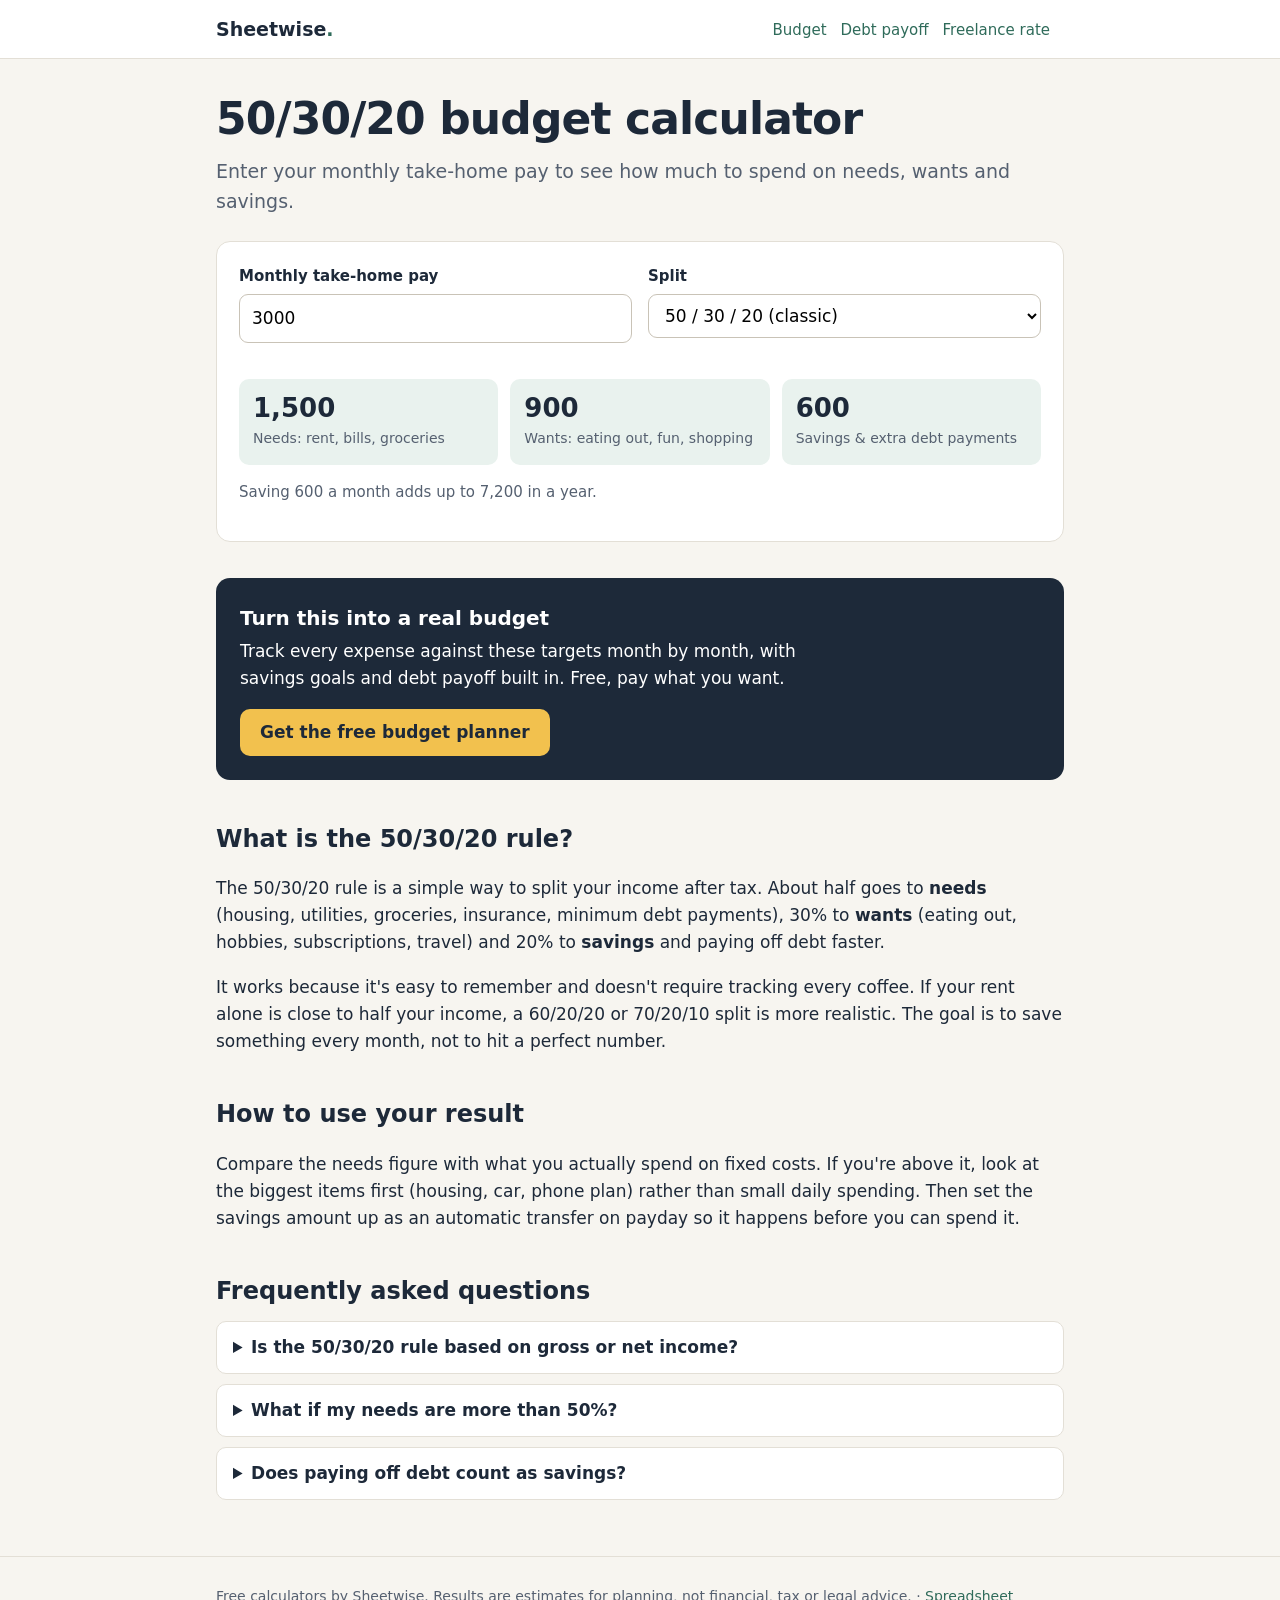
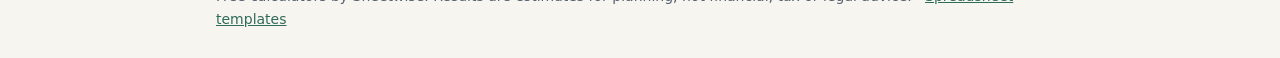
==== budget-calculator/index.html @ 51e80de1 "Add free money calculators site Co-Authored-By: Claude Opus 5.5 <noreply@anthropic.com> Claude-Sessi" ====
<!doctype html><html lang="en"><head><meta charset="utf-8"><meta name="viewport" content="width=device-width,initial-scale=1">
<title>50/30/20 Budget Calculator (Free, Instant) | Sheetwise</title><meta name="description" content="Free 50/30/20 budget calculator. Enter your take-home pay and see how much to spend on needs, wants and savings each month."><link rel="canonical" href="https://eheadwood.github.io/github.io/budget-calculator">
<meta property="og:title" content="50/30/20 Budget Calculator (Free, Instant) | Sheetwise"><meta property="og:description" content="Free 50/30/20 budget calculator. Enter your take-home pay and see how much to spend on needs, wants and savings each month."><meta property="og:type" content="website"><meta property="og:url" content="https://eheadwood.github.io/github.io/budget-calculator">
<link rel="stylesheet" href="../style.css"><script type="application/ld+json">{"@context": "https://schema.org", "@type": "FAQPage", "mainEntity": [{"@type": "Question", "name": "Is the 50/30/20 rule based on gross or net income?", "acceptedAnswer": {"@type": "Answer", "text": "Net income: the money that actually lands in your account after tax. If you have pre-tax savings like a pension, you can count those toward the 20%."}}, {"@type": "Question", "name": "What if my needs are more than 50%?", "acceptedAnswer": {"@type": "Answer", "text": "That's common where rent is high. Try a 60/20/20 or 70/20/10 split, and focus on lowering your biggest fixed cost over time."}}, {"@type": "Question", "name": "Does paying off debt count as savings?", "acceptedAnswer": {"@type": "Answer", "text": "Minimum payments are a need. Anything you pay above the minimum counts toward the 20% savings bucket."}}]}</script></head><body>
<header><div class="wrap"><a class="logo" href="../">Sheetwise<span style="color:var(--acc)">.</span></a>
<nav><a href="../budget-calculator/">Budget</a><a href="../debt-payoff-calculator/">Debt payoff</a><a href="../freelance-rate-calculator/">Freelance rate</a></nav></div></header>
<main class="wrap"><h1>50/30/20 budget calculator</h1><p class="lede">Enter your monthly take-home pay to see how much to spend on needs, wants and savings.</p><div class="card"><div class="grid">
<div class="field"><label for="inc">Monthly take-home pay</label><input id="inc" type="number" inputmode="decimal" value="3000" min="0"></div>
<div class="field"><label for="split">Split</label><select id="split"><option value="50,30,20">50 / 30 / 20 (classic)</option><option value="60,20,20">60 / 20 / 20 (high cost of living)</option><option value="70,20,10">70 / 20 / 10 (tight budget)</option></select></div></div>
<div class="results" aria-live="polite"><div class="stat"><b id="n">–</b><span>Needs: rent, bills, groceries</span></div><div class="stat"><b id="w">–</b><span>Wants: eating out, fun, shopping</span></div><div class="stat"><b id="s">–</b><span>Savings &amp; extra debt payments</span></div></div>
<p class="note" id="yr"></p></div>
<div class="cta"><p><strong>Turn this into a real budget</strong>Track every expense against these targets month by month, with savings goals and debt payoff built in. Free, pay what you want.</p><a class="btn" href="https://headwood.gumroad.com/l/budget-planner">Get the free budget planner</a></div>
<h2>What is the 50/30/20 rule?</h2>
<p>The 50/30/20 rule is a simple way to split your income after tax. About half goes to <strong>needs</strong> (housing, utilities, groceries, insurance, minimum debt payments), 30% to <strong>wants</strong> (eating out, hobbies, subscriptions, travel) and 20% to <strong>savings</strong> and paying off debt faster.</p>
<p>It works because it's easy to remember and doesn't require tracking every coffee. If your rent alone is close to half your income, a 60/20/20 or 70/20/10 split is more realistic. The goal is to save something every month, not to hit a perfect number.</p>
<h2>How to use your result</h2>
<p>Compare the needs figure with what you actually spend on fixed costs. If you're above it, look at the biggest items first (housing, car, phone plan) rather than small daily spending. Then set the savings amount up as an automatic transfer on payday so it happens before you can spend it.</p><h2>Frequently asked questions</h2><details><summary>Is the 50/30/20 rule based on gross or net income?</summary><p>Net income: the money that actually lands in your account after tax. If you have pre-tax savings like a pension, you can count those toward the 20%.</p></details><details><summary>What if my needs are more than 50%?</summary><p>That's common where rent is high. Try a 60/20/20 or 70/20/10 split, and focus on lowering your biggest fixed cost over time.</p></details><details><summary>Does paying off debt count as savings?</summary><p>Minimum payments are a need. Anything you pay above the minimum counts toward the 20% savings bucket.</p></details></main>
<footer><div class="wrap">Free calculators by Sheetwise. Results are estimates for planning, not financial, tax or legal advice. · <a href="https://headwood.gumroad.com">Spreadsheet templates</a></div></footer>
<script>
const $=id=>document.getElementById(id);const num=id=>{const v=parseFloat(($(id).value||'').replace(',','.'));return isNaN(v)?0:v};
const fmt=v=>(isFinite(v)?v:0).toLocaleString(undefined,{maximumFractionDigits:0});const fmt2=v=>(isFinite(v)?v:0).toLocaleString(undefined,{minimumFractionDigits:2,maximumFractionDigits:2});
</script><script>function calc(){const i=num('inc');const [a,b,c]=$('split').value.split(',').map(Number);
$('n').textContent=fmt(i*a/100);$('w').textContent=fmt(i*b/100);$('s').textContent=fmt(i*c/100);
$('yr').textContent='Saving '+fmt(i*c/100)+' a month adds up to '+fmt(i*c/100*12)+' in a year.'}
['inc','split'].forEach(x=>$(x).addEventListener('input',calc));calc();</script></body></html>
---- style.css ----
:root{--bg:#F7F5F0;--card:#fff;--ink:#1D2939;--muted:#556070;--line:#E3DFD6;--acc:#2F6B5A;--acc2:#E9F2EE;--warn:#B42318}
*{box-sizing:border-box}body{margin:0;background:var(--bg);color:var(--ink);font:17px/1.6 system-ui,-apple-system,"Segoe UI",Roboto,sans-serif}
a{color:var(--acc)}a:hover{color:#1F4D40}
.wrap{max-width:880px;margin:0 auto;padding:0 16px}
header{border-bottom:1px solid var(--line);background:var(--card)}
header .wrap{display:flex;justify-content:space-between;align-items:center;gap:12px;padding-top:14px;padding-bottom:14px;flex-wrap:wrap}
.logo{font-weight:800;text-decoration:none;color:var(--ink);font-size:19px}
nav a{margin-right:14px;font-size:15px;text-decoration:none}
h1{font-size:clamp(30px,5vw,44px);line-height:1.1;margin:36px 0 12px;letter-spacing:-.02em}
h2{font-size:24px;margin:40px 0 10px}
.lede{font-size:19px;color:var(--muted);margin:0 0 24px}
.card{background:var(--card);border:1px solid var(--line);border-radius:14px;padding:22px}
.grid{display:grid;grid-template-columns:repeat(auto-fit,minmax(220px,1fr));gap:16px}
label{display:block;font-weight:600;font-size:15px;margin:0 0 6px}
input,select{width:100%;font:inherit;padding:10px 12px;border:1px solid #C9C3B7;border-radius:9px;background:#fff;min-height:44px}
input:focus,select:focus{outline:3px solid #9CC9B9;border-color:var(--acc)}
.field{margin-bottom:16px}
.results{margin-top:20px;display:grid;grid-template-columns:repeat(auto-fit,minmax(160px,1fr));gap:12px}
.stat{background:var(--acc2);border-radius:10px;padding:14px}
.stat b{display:block;font-size:26px;line-height:1.2;font-variant-numeric:tabular-nums}
.stat span{font-size:14px;color:var(--muted)}
.note{font-size:15px;color:var(--muted)}
.bad{color:var(--warn)}
.cta{margin:36px 0;background:var(--ink);color:#fff;border-radius:14px;padding:24px;display:flex;flex-wrap:wrap;gap:16px;align-items:center;justify-content:space-between}
.cta p{margin:0;max-width:52ch}.cta strong{display:block;font-size:20px;margin-bottom:4px}
.btn{display:inline-flex;align-items:center;min-height:46px;padding:10px 20px;border-radius:10px;background:#F2C14E;color:#1D2939;font-weight:700;text-decoration:none}
.btn:hover{background:#E8B232;color:#1D2939}
.tool{display:block;text-decoration:none;color:var(--ink)}.tool:hover{border-color:var(--acc)}
.tool h3{margin:0 0 6px;font-size:19px}.tool p{margin:0;color:var(--muted);font-size:15px}
table{width:100%;border-collapse:collapse;font-variant-numeric:tabular-nums;font-size:15px}
th,td{text-align:right;padding:8px 6px;border-bottom:1px solid var(--line)}th:first-child,td:first-child{text-align:left}
.tablebox{overflow-x:auto;margin-top:16px}
details{background:var(--card);border:1px solid var(--line);border-radius:10px;padding:12px 16px;margin-bottom:10px}
summary{font-weight:600;cursor:pointer}
footer{margin-top:56px;padding:28px 0;border-top:1px solid var(--line);font-size:14px;color:var(--muted)}
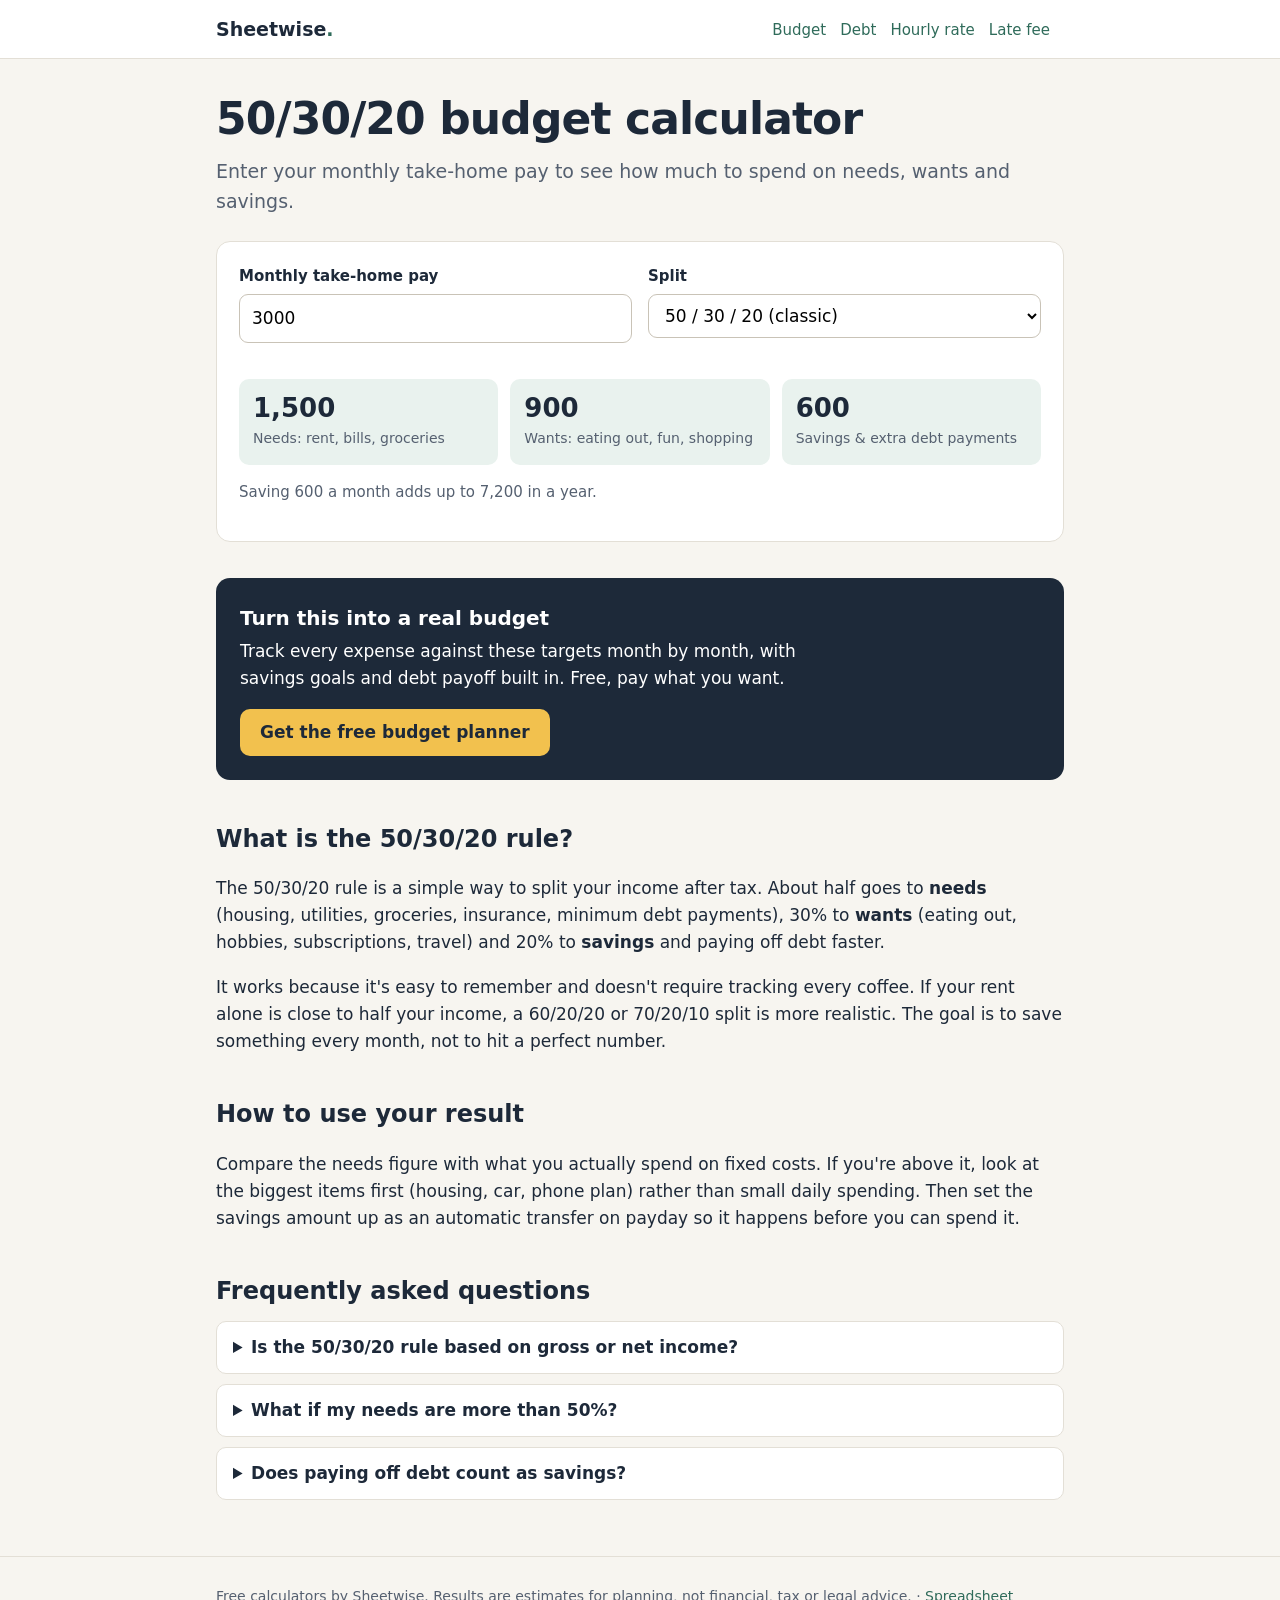
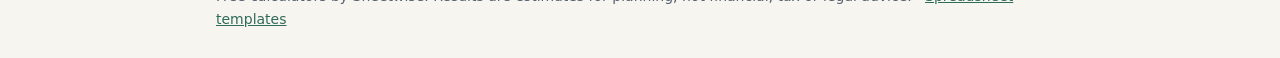
==== commit 98e32c58: "Add invoice late fee calculator Co-Authored-By: Claude Opus 5.5 <noreply@anthropic.com> Claude-Sessi" ====
--- a/budget-calculator/index.html
+++ b/budget-calculator/index.html
@@ -3,7 +3,7 @@
 <meta property="og:title" content="50/30/20 Budget Calculator (Free, Instant) | Sheetwise"><meta property="og:description" content="Free 50/30/20 budget calculator. Enter your take-home pay and see how much to spend on needs, wants and savings each month."><meta property="og:type" content="website"><meta property="og:url" content="https://eheadwood.github.io/github.io/budget-calculator">
 <link rel="stylesheet" href="../style.css"><script type="application/ld+json">{"@context": "https://schema.org", "@type": "FAQPage", "mainEntity": [{"@type": "Question", "name": "Is the 50/30/20 rule based on gross or net income?", "acceptedAnswer": {"@type": "Answer", "text": "Net income: the money that actually lands in your account after tax. If you have pre-tax savings like a pension, you can count those toward the 20%."}}, {"@type": "Question", "name": "What if my needs are more than 50%?", "acceptedAnswer": {"@type": "Answer", "text": "That's common where rent is high. Try a 60/20/20 or 70/20/10 split, and focus on lowering your biggest fixed cost over time."}}, {"@type": "Question", "name": "Does paying off debt count as savings?", "acceptedAnswer": {"@type": "Answer", "text": "Minimum payments are a need. Anything you pay above the minimum counts toward the 20% savings bucket."}}]}</script></head><body>
 <header><div class="wrap"><a class="logo" href="../">Sheetwise<span style="color:var(--acc)">.</span></a>
-<nav><a href="../budget-calculator/">Budget</a><a href="../debt-payoff-calculator/">Debt payoff</a><a href="../freelance-rate-calculator/">Freelance rate</a></nav></div></header>
+<nav><a href="../budget-calculator/">Budget</a><a href="../debt-payoff-calculator/">Debt</a><a href="../freelance-rate-calculator/">Hourly rate</a><a href="../late-fee-calculator/">Late fee</a></nav></div></header>
 <main class="wrap"><h1>50/30/20 budget calculator</h1><p class="lede">Enter your monthly take-home pay to see how much to spend on needs, wants and savings.</p><div class="card"><div class="grid">
 <div class="field"><label for="inc">Monthly take-home pay</label><input id="inc" type="number" inputmode="decimal" value="3000" min="0"></div>
 <div class="field"><label for="split">Split</label><select id="split"><option value="50,30,20">50 / 30 / 20 (classic)</option><option value="60,20,20">60 / 20 / 20 (high cost of living)</option><option value="70,20,10">70 / 20 / 10 (tight budget)</option></select></div></div>
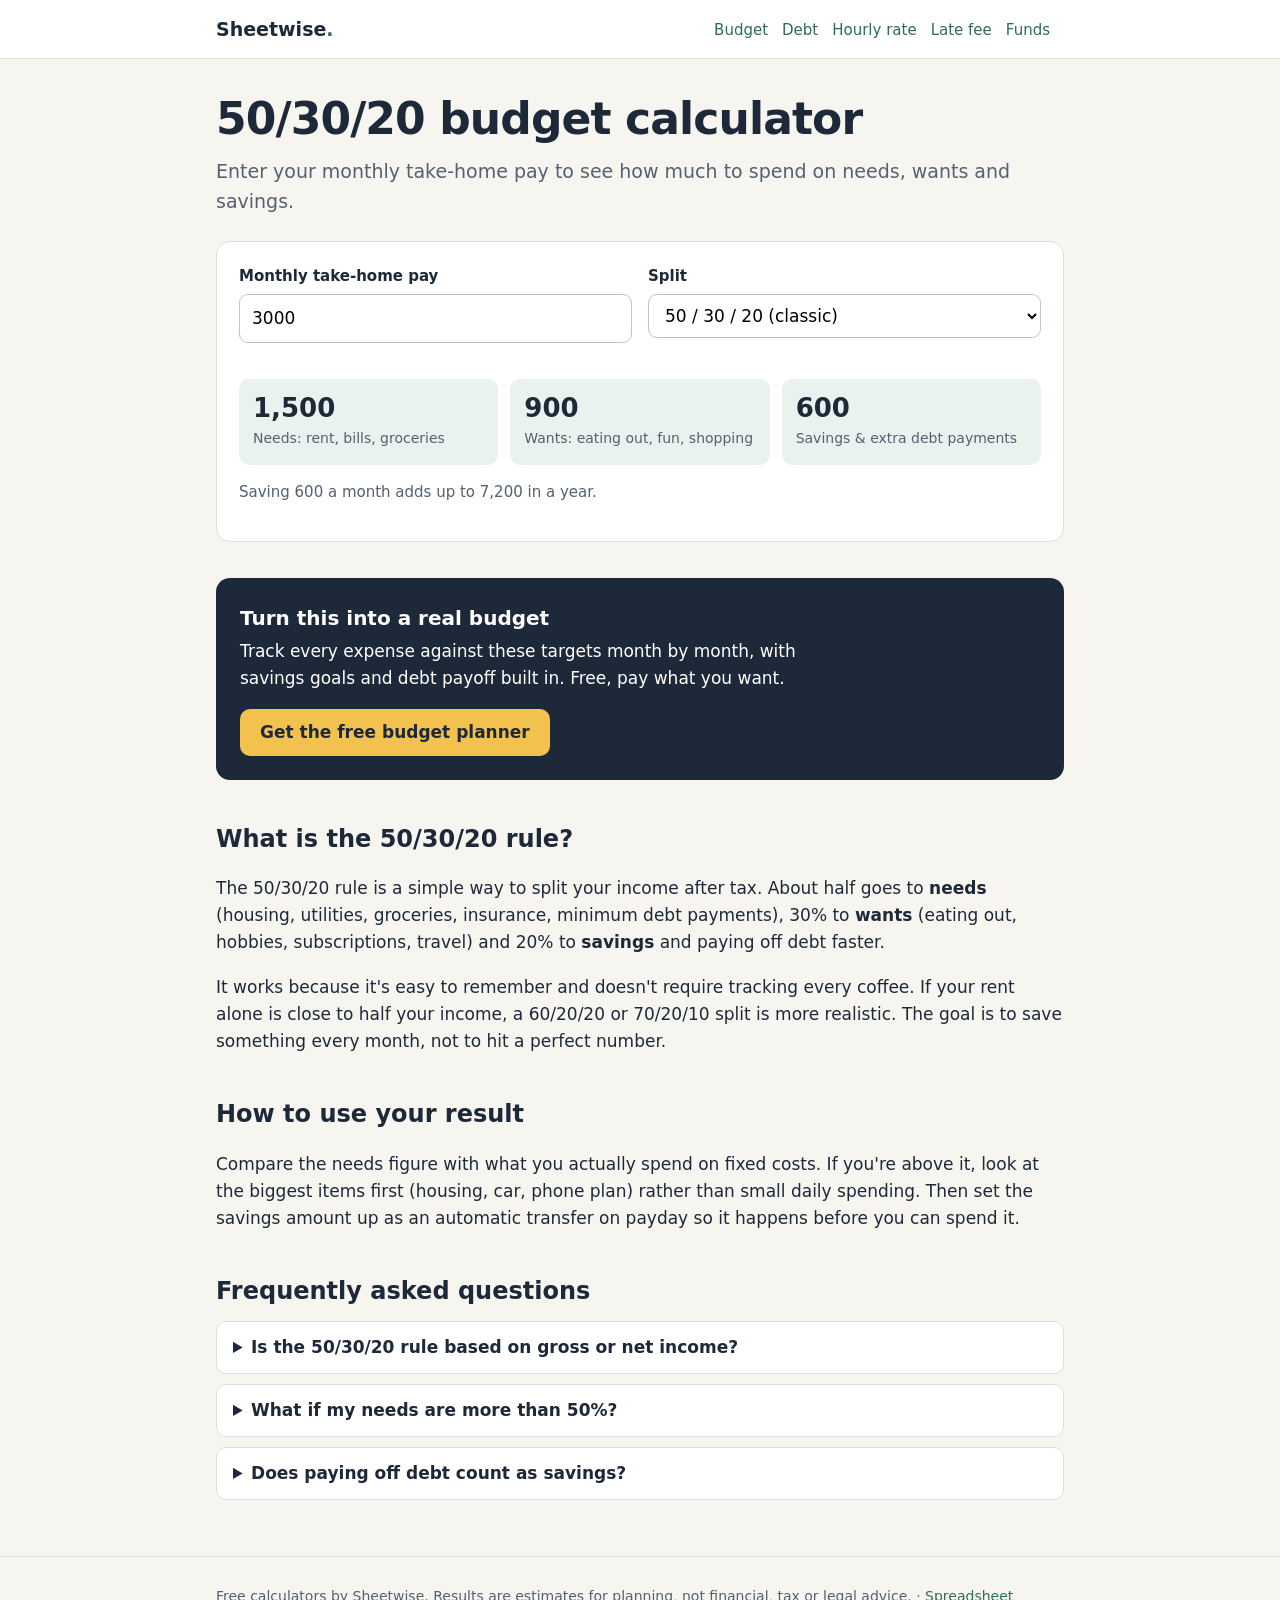
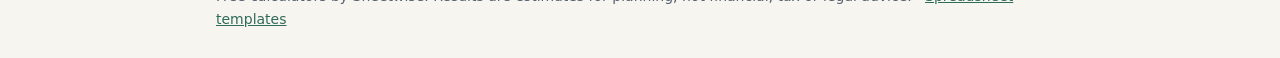
==== commit 8d093378: "Add sinking funds calculator Co-Authored-By: Claude Opus 5.5 <noreply@anthropic.com> Claude-Session:" ====
--- a/budget-calculator/index.html
+++ b/budget-calculator/index.html
@@ -3,7 +3,7 @@
 <meta property="og:title" content="50/30/20 Budget Calculator (Free, Instant) | Sheetwise"><meta property="og:description" content="Free 50/30/20 budget calculator. Enter your take-home pay and see how much to spend on needs, wants and savings each month."><meta property="og:type" content="website"><meta property="og:url" content="https://eheadwood.github.io/github.io/budget-calculator">
 <link rel="stylesheet" href="../style.css"><script type="application/ld+json">{"@context": "https://schema.org", "@type": "FAQPage", "mainEntity": [{"@type": "Question", "name": "Is the 50/30/20 rule based on gross or net income?", "acceptedAnswer": {"@type": "Answer", "text": "Net income: the money that actually lands in your account after tax. If you have pre-tax savings like a pension, you can count those toward the 20%."}}, {"@type": "Question", "name": "What if my needs are more than 50%?", "acceptedAnswer": {"@type": "Answer", "text": "That's common where rent is high. Try a 60/20/20 or 70/20/10 split, and focus on lowering your biggest fixed cost over time."}}, {"@type": "Question", "name": "Does paying off debt count as savings?", "acceptedAnswer": {"@type": "Answer", "text": "Minimum payments are a need. Anything you pay above the minimum counts toward the 20% savings bucket."}}]}</script></head><body>
 <header><div class="wrap"><a class="logo" href="../">Sheetwise<span style="color:var(--acc)">.</span></a>
-<nav><a href="../budget-calculator/">Budget</a><a href="../debt-payoff-calculator/">Debt</a><a href="../freelance-rate-calculator/">Hourly rate</a><a href="../late-fee-calculator/">Late fee</a></nav></div></header>
+<nav><a href="../budget-calculator/">Budget</a><a href="../debt-payoff-calculator/">Debt</a><a href="../freelance-rate-calculator/">Hourly rate</a><a href="../late-fee-calculator/">Late fee</a><a href="../sinking-funds-calculator/">Funds</a></nav></div></header>
 <main class="wrap"><h1>50/30/20 budget calculator</h1><p class="lede">Enter your monthly take-home pay to see how much to spend on needs, wants and savings.</p><div class="card"><div class="grid">
 <div class="field"><label for="inc">Monthly take-home pay</label><input id="inc" type="number" inputmode="decimal" value="3000" min="0"></div>
 <div class="field"><label for="split">Split</label><select id="split"><option value="50,30,20">50 / 30 / 20 (classic)</option><option value="60,20,20">60 / 20 / 20 (high cost of living)</option><option value="70,20,10">70 / 20 / 10 (tight budget)</option></select></div></div>
--- a/style.css
+++ b/style.css
@@ -33,4 +33,5 @@
 .tablebox{overflow-x:auto;margin-top:16px}
 details{background:var(--card);border:1px solid var(--line);border-radius:10px;padding:12px 16px;margin-bottom:10px}
 summary{font-weight:600;cursor:pointer}
+@media (max-width:600px){table.stack thead{display:none}table.stack,table.stack tbody{display:block}table.stack tr{display:grid;grid-template-columns:1fr 1fr;gap:8px 10px;padding:12px 0;border-bottom:1px solid var(--line)}table.stack td{display:block;border:0;padding:0;text-align:left}table.stack td:first-child{grid-column:1/-1}table.stack td::before{content:attr(data-label);display:block;font-size:13px;color:var(--muted);margin-bottom:2px}table.stack td.out{align-self:end;font-weight:700;font-size:18px}}
 footer{margin-top:56px;padding:28px 0;border-top:1px solid var(--line);font-size:14px;color:var(--muted)}
